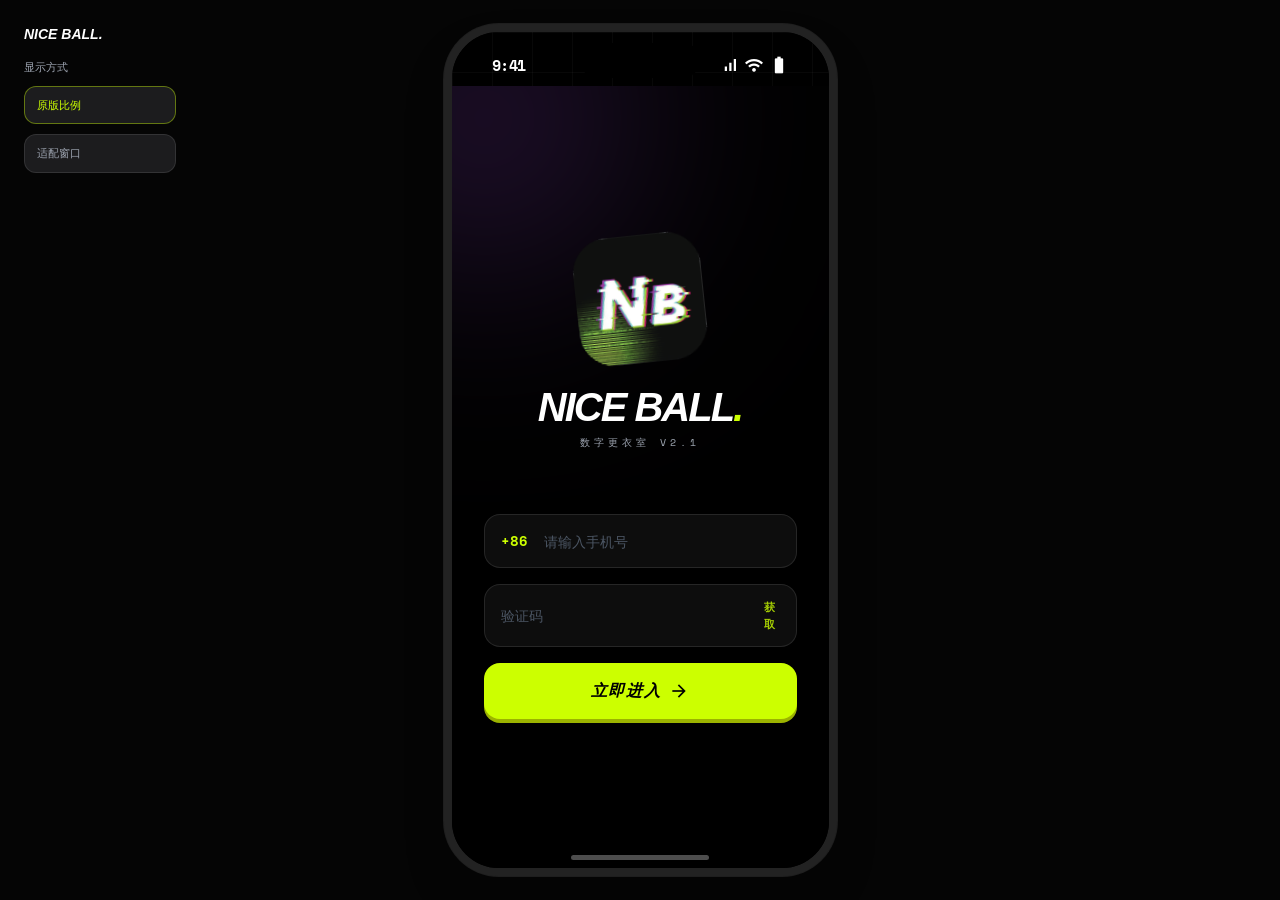
==== index.html @ 909d4f36 "Publish original NICE BALL design with working demo flows and web fitting" ====
<!doctype html>
<html lang="zh-CN"><head>
    <meta charset="utf-8">
    <meta content="width=device-width, initial-scale=1.0, viewport-fit=cover" name="viewport">
    <title>NICE BALL | 数字更衣室</title>
<meta name="theme-color" content="#000000">
<meta name="description" content="NICE BALL 数字更衣室：球衣设计、灵感社区和球队协作交互演示。">
<link rel="icon" href="image_ebce1a.jpg" type="image/png">
    <script src="assets/tailwind.js"></script>
    
    
    <script>
        tailwind.config = {
            theme: {
                extend: {
                    colors: {
                        'acid-black': '#000000',
                        'acid-gray': '#1C1C1E',
                        'acid-lime': '#CCFF00',
                        'acid-purple': '#9D4EDD',
                    },
                    fontFamily: {
                        'sans': ['Noto Sans SC', '-apple-system', 'sans-serif'],
                        'mono': ['Space Mono', 'monospace'],
                    },
                    boxShadow: {
                        'neon': '0 0 12px rgba(204, 255, 0, 0.4)',
                        'float': '0 -10px 40px rgba(0, 0, 0, 0.8)',
                    },
                    animation: {
                        'slide-up': 'slideUp 0.4s cubic-bezier(0.16, 1, 0.3, 1) forwards',
                        'fade-in': 'fadeIn 0.3s ease-out forwards',
                    },
                    keyframes: {
                        slideUp: {
                            '0%': { transform: 'translateY(100%)' },
                            '100%': { transform: 'translateY(0)' },
                        },
                        fadeIn: {
                            '0%': { opacity: '0' },
                            '100%': { opacity: '1' },
                        }
                    }
                }
            }
        }
    </script>
    <style>
        body {
            background-color: #050505;
            display: flex;
            justify-content: center;
            align-items: center;
            min-height: 100vh;
            margin: 0;
            overflow: hidden;
            font-family: -apple-system, BlinkMacSystemFont, "Segoe UI", Roboto, Helvetica, Arial, sans-serif;
        }

        /* Hide Scrollbar */
        .no-scrollbar::-webkit-scrollbar { display: none; }
        .no-scrollbar { -ms-overflow-style: none; scrollbar-width: none; }

        /* Glass Navigation */
        .glass-nav {
            background: rgba(20, 20, 20, 0.92);
            backdrop-filter: blur(30px);
            -webkit-backdrop-filter: blur(30px);
            border-top: 0.5px solid rgba(255, 255, 255, 0.1);
        }

        /* Dynamic Island */
        .dynamic-island {
            position: absolute;
            top: 11px;
            left: 50%;
            transform: translateX(-50%);
            width: 120px;
            height: 35px;
            background: black;
            border-radius: 20px;
            z-index: 100;
            pointer-events: none;
        }

        /* Rhombus Button */
        .rhombus-btn {
            width: 54px;
            height: 54px;
            background-color: #CCFF00;
            border-radius: 16px;
            transform: rotate(45deg);
            display: flex;
            align-items: center;
            justify-content: center;
            box-shadow: 0 4px 20px rgba(204, 255, 0, 0.3);
            border: 3px solid #000;
            transition: all 0.2s cubic-bezier(0.34, 1.56, 0.64, 1);
            cursor: pointer;
        }
        .rhombus-btn:active {
            transform: rotate(45deg) scale(0.9);
        }
        .rhombus-icon {
            transform: rotate(-45deg);
            color: #000;
            font-size: 32px;
        }

        /* Masonry Grid */
        .masonry-grid {
            column-count: 2;
            column-gap: 12px;
        }
        .masonry-item {
            break-inside: avoid;
            page-break-inside: avoid;
            margin-bottom: 12px;
            transform: translateZ(0);
        }

        /* Content Padding for Bottom Nav */
        .scroll-content {
            padding-bottom: 120px;
        }

        .bg-grid-pattern {
            background-image: 
                linear-gradient(rgba(255, 255, 255, 0.03) 1px, transparent 1px),
                linear-gradient(90deg, rgba(255, 255, 255, 0.03) 1px, transparent 1px);
            background-size: 40px 40px;
        }

        /* Download Source Button (Utility) */
        .download-source-btn {
            position: fixed;
            bottom: 30px;
            right: 30px;
            background: #CCFF00;
            color: black;
            padding: 12px 24px;
            border-radius: 999px;
            font-weight: 700;
            font-family: 'Space Mono', monospace;
            cursor: pointer;
            box-shadow: 0 0 30px rgba(204, 255, 0, 0.3);
            transition: all 0.2s ease;
            z-index: 9999;
            display: flex;
            align-items: center;
            gap: 8px;
            border: 2px solid white;
        }
        .download-source-btn:hover {
            transform: scale(1.05);
            box-shadow: 0 0 40px rgba(204, 255, 0, 0.5);
        }
        .download-source-btn:active {
            transform: scale(0.95);
        }
        
        @media (max-width: 640px) {
            .download-source-btn {
                display: none; /* Hide on actual mobile devices if viewed directly, kept for desktop preview */
            }
        }
    </style>
<style id="dyn-img-link-styles-di-script">
      .dyn-img-link-wrapper-di-script {
        anchor-scope: all;
        display: contents;
        position: relative;
        z-index: 1;
      }

      .dyn-img-link-wrapper-di-script img {
        anchor-name: --photo;
        display: block;
        max-width: 100%;
      }

      .dyn-img-link-di-script {
        z-index: 999999;
        background-color: rgba(0, 0, 0, 0.5);
        border-radius: 9999px;
        box-shadow: 0 1px 2px rgba(0,0,0,0.2);
        color: white;
        height: clamp(13px, calc(max(anchor-size(width), anchor-size(height)) * 0.3), 21px);
        width: clamp(13px, calc(max(anchor-size(width), anchor-size(height)) * 0.3), 21px);
        padding: 4px;
        position: absolute;

        bottom: anchor(bottom);
        left: anchor(left);
        margin-left: 10px;
        margin-bottom: 10px;

        transition: background-color 0.2s ease-in-out;
      }

      .dyn-img-link-di-script:hover {
        background-color: rgba(0, 0, 0, 0.8);
      }

      .dyn-img-link-di-script span {
        font-size: 14px;
        vertical-align: top;
      }

      .dyn-img-attribution-button-di-script {
        z-index: 999999;
        background-color: rgba(0, 0, 0, 0.5);
        border-radius: 9999px;
        box-shadow: 0 1px 2px rgba(0,0,0,0.2);
        color: white;
        width: clamp(13px, calc(max(anchor-size(width), anchor-size(height)) * 0.3), 21px);
        height: clamp(13px, calc(max(anchor-size(width), anchor-size(height)) * 0.3), 21px);
        padding: 4px;

        position: absolute;
        position-anchor: --photo;
        top: anchor(top);
        right: anchor(right);
        margin-top: 10px;
        margin-right: 10px;

        transition: background-color 0.2s ease-in-out;
        display: flex;
        align-items: center;
        justify-content: center;
      }

      .dyn-img-attribution-button-di-script:hover {
        background-color: rgba(0, 0, 0, 0.8);
      }

      .dyn-img-attribution-button-di-script span {
        font-size: 14px;
        vertical-align: top;
      }

      .dyn-img-inline-attribution-di-script {
        z-index: 999999;
        font-size: 12px;
        padding: 4px;
        display: none;

        position: absolute;
        position-anchor: --photo;
        bottom: anchor(bottom);
        right: anchor(right);
        margin-bottom: 8px;
        margin-right: 8px;

        max-width: 200px;
        overflow: hidden;
        text-overflow: ellipsis;
        text-align: right;

        white-space: nowrap;
        background-color: rgba(0, 0, 0, 0.8);
        border-radius: 9999px;
        box-shadow: 0 1px 2px rgba(0,0,0,0.2);
        color: white;
      }
    </style><link rel="stylesheet" href="assets/fonts.css"><link rel="stylesheet" href="features.css"></head>
<body>

    <!-- Download Trigger for Deployment -->
    <button class="download-source-btn" onclick="downloadSourceFile()" style="display: none;">
        <span class="material-symbols-outlined">download</span>
        下载 HTML 源码
    </button>

    <!-- iPhone 14 Pro Frame -->
    <div id="phone-frame" class="relative w-[393px] h-[852px] bg-acid-black rounded-[55px] border-[8px] border-[#222] overflow-hidden flex flex-col shadow-2xl ring-1 ring-white/10">
        <!-- Dynamic Island -->
        <div class="dynamic-island"></div>
        
        <!-- Status Bar -->
        <div class="h-[54px] w-full flex justify-between items-center px-8 pt-3 text-white text-[15px] font-semibold z-50 absolute top-0 pointer-events-none mix-blend-difference">
            <span class="font-mono tracking-tight ml-2">9:41</span>
            <div class="flex gap-1.5 items-center mr-2">
                <span class="material-symbols-outlined text-[18px]">signal_cellular_alt</span>
                <span class="material-symbols-outlined text-[18px]">wifi</span>
                <span class="material-symbols-outlined text-[20px]">battery_full</span>
            </div>
        </div>

        <!-- App Viewport -->
        <main class="flex-1 overflow-y-auto no-scrollbar relative bg-acid-black bg-grid-pattern z-0 pt-[54px]" id="app-view" style="opacity: 1;">
                <div class="h-full flex flex-col justify-center px-8 relative overflow-hidden bg-acid-black animate-fade-in">
                    <div class="absolute -top-32 -left-32 w-80 h-80 bg-acid-purple rounded-full mix-blend-screen filter blur-[100px] opacity-20 animate-pulse"></div>
                    <div class="relative z-10 flex flex-col items-center mb-16">
                        <div class="w-32 h-32 mb-6 relative"><div class="w-full h-full flex items-center justify-center border-4 border-white transform rotate-45 rounded-[20px] shadow-neon"><span class="material-symbols-outlined text-5xl text-acid-lime transform -rotate-45">sports_basketball</span></div></div>
                        <h1 class="text-[40px] font-black italic tracking-tighter text-white mb-2 leading-none">NICE BALL<span class="text-acid-lime">.</span></h1>
                        <p class="text-[10px] font-mono text-gray-400 tracking-[0.4em] uppercase">数字更衣室 V2.1</p>
                    </div>
                    <div class="space-y-4 z-10 w-full">
                        <div class="bg-white/5 border border-white/10 rounded-2xl px-4 py-3.5 flex items-center gap-4 focus-within:border-acid-lime transition-colors">
                            <span class="font-mono font-bold text-acid-lime text-sm">+86</span>
                            <input type="tel" id="login-phone" placeholder="请输入手机号" class="bg-transparent border-none outline-none text-white w-full placeholder-gray-600 font-mono text-sm h-6">
                        </div>
                        <div class="bg-white/5 border border-white/10 rounded-2xl px-4 py-3.5 flex items-center justify-between focus-within:border-acid-lime transition-colors">
                            <input type="text" id="login-code" placeholder="验证码" class="bg-transparent border-none outline-none text-white w-full placeholder-gray-600 font-mono text-sm h-6">
                            <button class="text-[11px] font-bold text-acid-lime opacity-80 hover:opacity-100">获取</button>
                        </div>
                        <button onclick="router.navigate('home')" class="w-full bg-acid-lime text-black font-black italic py-4 mt-6 rounded-2xl shadow-[0_4px_0_#9cb300] active:translate-y-1 active:shadow-none transition-all uppercase tracking-widest text-[16px] flex justify-center items-center gap-2 group">
                            <span>立即进入</span>
                            <span class="material-symbols-outlined text-[20px] group-hover:translate-x-1 transition-transform">arrow_forward</span>
                        </button>
                    </div>
                </div>
            </main>

        <!-- Bottom Navigation Bar -->
        <nav class="absolute bottom-0 left-0 right-0 h-[92px] glass-nav flex justify-between items-start pt-3 px-6 z-40 transition-transform duration-300 ease-in-out transform translate-y-0" id="bottom-nav" style="transform: translateY(100%);">
            <!-- Left Tabs -->
            <button class="nav-btn w-14 flex flex-col items-center gap-0.5 text-gray-500 transition-colors active:scale-95 group" data-target="home" onclick="router.navigate('home')">
                <span class="material-symbols-outlined text-[26px] group-hover:text-white transition-colors">grid_view</span>
                <span class="text-[10px] font-medium group-hover:text-white">首页</span>
            </button>
            <button class="nav-btn w-14 flex flex-col items-center gap-0.5 text-gray-500 transition-colors active:scale-95 group" data-target="collab" onclick="router.navigate('collab')">
                <span class="material-symbols-outlined text-[26px] group-hover:text-white transition-colors">groups</span>
                <span class="text-[10px] font-medium group-hover:text-white">协作</span>
            </button>
            
            <!-- Center Floating Button -->
            <div class="relative -top-10 w-14 h-14 flex items-center justify-center pointer-events-none">
                <button class="rhombus-btn pointer-events-auto" onclick="router.navigate('creationMenu')">
                    <span class="material-symbols-outlined rhombus-icon">add</span>
                </button>
            </div>
            
            <!-- Right Tabs -->
            <button class="nav-btn w-14 flex flex-col items-center gap-0.5 text-gray-500 transition-colors active:scale-95 group" data-target="messages" onclick="router.navigate('messages')">
                <span class="material-symbols-outlined text-[26px] group-hover:text-white transition-colors">forum</span>
                <span class="text-[10px] font-medium group-hover:text-white">消息</span>
            </button>
            <button class="nav-btn w-14 flex flex-col items-center gap-0.5 text-gray-500 transition-colors active:scale-95 group" data-target="profile" onclick="router.navigate('profile')">
                <span class="material-symbols-outlined text-[26px] group-hover:text-white transition-colors">fingerprint</span>
                <span class="text-[10px] font-medium group-hover:text-white">我的</span>
            </button>
        </nav>

        <!-- Toast Layer -->
        <div class="absolute top-[60px] left-0 right-0 flex justify-center pointer-events-none z-[100]" id="toast-container"></div>
        
        <!-- Safe Area Indicator -->
        <div class="absolute bottom-2 left-1/2 -translate-x-1/2 w-[138px] h-[5px] bg-white/30 rounded-full z-[100] pointer-events-none"></div>
    </div>

    <script>
        // --- Data & State ---
        const state = {
            currentHomeTab: 'recommend', 
            user: { name: '设计师_X', id: 'NICE-888' },
            recommendPosts: [
                { id: 1, title: '复古球衣穿搭', subtitle: 'RETRO FIT', type: 'img', likes: 328, 
                  img: 'assets/1765264647584.jpg' },
                { id: 2, title: '2025 趋势', subtitle: 'TRENDS', type: 'text', likes: '1.2k', bg: 'bg-acid-lime', text: 'FUTURE\nTRENDS' },
                { id: 3, title: '赛博球场', subtitle: 'CYBER COURT', type: 'img', likes: 899, 
                  img: 'assets/1765264645664.jpg' },
                { id: 4, title: '战术板 UI', subtitle: 'TACTICAL', type: 'img', likes: 500, 
                  img: 'assets/1765264656469.jpg' }
            ],
            inspirationPosts: [
                { id: 101, title: '手绘草稿 #01', subtitle: 'SKETCH', likes: 55, img: 'assets/1765264651401.jpg' },
                { id: 102, title: '矢量版型库', subtitle: 'VECTOR', likes: 200, img: 'assets/1765264641079.jpg' },
                { id: 103, title: '网眼纹理', subtitle: 'TEXTURE', likes: 89, img: 'assets/1765264653321.jpg' },
                { id: 104, title: '大师设计手稿', subtitle: 'ARCHIVE', likes: 999, img: 'assets/1765264654621.jpg' },
            ],
            templates: [
                { id: 't1', name: '经典 V 领', tags: ['复古', '篮球'], img: 'assets/1765264660095.jpg' },
                { id: 't2', name: '圆领紧身', tags: ['现代', '训练'], img: 'assets/1765264658736.jpg' },
                { id: 't3', name: '连帽投篮服', tags: ['热身', '休闲'], img: 'assets/1765264661634.jpg' },
            ]
        };

        // --- Router Engine ---
        const router = {
            navigate: (viewName, params = {}) => {
                const appView = document.getElementById('app-view');
                const bottomNav = document.getElementById('bottom-nav');
                
                if (viewName === 'home') {
                    if(params.tab) state.currentHomeTab = params.tab;
                    else if(!state.currentHomeTab) state.currentHomeTab = 'recommend';
                }

                const hideNavViews = ['login', 'creationMenu', 'aiDesign', 'templateList', 'templateDetail', 'detail'];
                
                // Nav visibility logic
                if (hideNavViews.includes(viewName)) {
                    bottomNav.style.transform = 'translateY(100%)';
                } else {
                    bottomNav.style.transform = 'translateY(0)';
                    updateActiveNav(viewName);
                }

                appView.style.opacity = '0';
                router.pending = setTimeout(() => {
                    appView.innerHTML = views[viewName](params);
                    nbAfterRender(viewName, params);
                    appView.scrollTop = 0;
                    appView.style.opacity = '1';
                    
                    if(appView.firstElementChild) {
                        appView.firstElementChild.classList.add('animate-fade-in');
                    }
                }, 150);
            }
        };

        const updateActiveNav = (viewName) => {
            document.querySelectorAll('.nav-btn').forEach(btn => {
                const target = btn.dataset.target;
                const icon = btn.querySelector('.material-symbols-outlined');
                
                if (target === viewName) {
                    btn.classList.remove('text-gray-500');
                    btn.classList.add('text-acid-lime');
                    icon.classList.add('fill-current'); 
                } else {
                    btn.classList.add('text-gray-500');
                    btn.classList.remove('text-acid-lime');
                    icon.classList.remove('fill-current');
                }
            });
        };

        const showToast = (msg, type='success') => {
            const c = document.getElementById('toast-container');
            const t = document.createElement('div');
            t.className = `px-6 py-3 bg-[#1C1C1E]/95 backdrop-blur-xl border border-white/10 rounded-full shadow-2xl flex items-center gap-3 animate-slide-up`;
            t.innerHTML = `
                <span class="material-symbols-outlined text-[20px] ${type === 'success' ? 'text-acid-lime' : 'text-red-500'}">${type === 'success' ? 'check_circle' : 'error'}</span>
                <span class="text-[13px] font-bold text-white tracking-wide">${msg}</span>
            `;
            c.appendChild(t);
            setTimeout(() => {
                t.style.opacity = '0';
                t.style.transform = 'translateY(-20px)';
                setTimeout(() => t.remove(), 300);
            }, 2000);
        };

        // --- File Download Logic ---
        function downloadSourceFile() {
            // Get the entire HTML content of the current document
            // We need to remove the download button itself from the exported code to make it clean
            const btn = document.querySelector('.download-source-btn');
            const originalDisplay = btn.style.display;
            btn.style.display = 'none';
            
            const htmlContent = document.documentElement.outerHTML;
            
            // Restore button
            btn.style.display = originalDisplay;

            const blob = new Blob([htmlContent], { type: 'text/html' });
            const url = URL.createObjectURL(blob);
            const a = document.createElement('a');
            a.href = url;
            a.download = 'nice-ball-app.html';
            document.body.appendChild(a);
            a.click();
            document.body.removeChild(a);
            URL.revokeObjectURL(url);
        }

        // --- Views ---
        const views = {
            login: () => `
                <div class="h-full flex flex-col justify-center px-8 relative overflow-hidden bg-acid-black">
                    <div class="absolute -top-32 -left-32 w-80 h-80 bg-acid-purple rounded-full mix-blend-screen filter blur-[100px] opacity-20 animate-pulse"></div>
                    <div class="relative z-10 flex flex-col items-center mb-16">
                        <div class="w-32 h-32 mb-6 relative">
                            <!-- Logo Image Replacement -->
                            <img src="image_ebce1a.jpg" class="w-full h-full object-contain drop-shadow-lg transform -rotate-6" alt="NICE BALL Logo" onerror="this.parentElement.innerHTML='<div class=\\'w-full h-full flex items-center justify-center border-4 border-white transform rotate-45 rounded-[20px] shadow-neon\\'><span class=\\'material-symbols-outlined text-5xl text-acid-lime transform -rotate-45\\'>sports_basketball</span></div>'">
                        </div>
                        <h1 class="text-[40px] font-black italic tracking-tighter text-white mb-2 leading-none">NICE BALL<span class="text-acid-lime">.</span></h1>
                        <p class="text-[10px] font-mono text-gray-400 tracking-[0.4em] uppercase">数字更衣室 V2.1</p>
                    </div>
                    <div class="space-y-4 z-10 w-full">
                        <div class="bg-white/5 border border-white/10 rounded-2xl px-4 py-3.5 flex items-center gap-4 focus-within:border-acid-lime transition-colors">
                            <span class="font-mono font-bold text-acid-lime text-sm">+86</span>
                            <input type="tel" id="login-phone" placeholder="请输入手机号" class="bg-transparent border-none outline-none text-white w-full placeholder-gray-600 font-mono text-sm h-6">
                        </div>
                        <div class="bg-white/5 border border-white/10 rounded-2xl px-4 py-3.5 flex items-center justify-between focus-within:border-acid-lime transition-colors">
                            <input type="text" id="login-code" placeholder="验证码" class="bg-transparent border-none outline-none text-white w-full placeholder-gray-600 font-mono text-sm h-6">
                            <button class="text-[11px] font-bold text-acid-lime opacity-80 hover:opacity-100">获取</button>
                        </div>
                        <button onclick="router.navigate('home')" class="w-full bg-acid-lime text-black font-black italic py-4 mt-6 rounded-2xl shadow-[0_4px_0_#9cb300] active:translate-y-1 active:shadow-none transition-all uppercase tracking-widest text-[16px] flex justify-center items-center gap-2 group">
                            <span>立即进入</span>
                            <span class="material-symbols-outlined text-[20px] group-hover:translate-x-1 transition-transform">arrow_forward</span>
                        </button>
                    </div>
                </div>
            `,

            home: () => `
                <div class="h-full flex flex-col">
                    <div class="px-5 pt-2 pb-3 sticky top-0 z-30 bg-acid-black/95 backdrop-blur-md border-b border-white/5">
                         <div class="flex items-center justify-between mb-4">
                             <div class="flex items-center gap-2">
                                <span class="font-black italic text-[22px] text-white tracking-tight">NICE</span>
                                <span class="text-[9px] font-mono text-acid-lime border border-acid-lime px-1.5 rounded-sm">BETA</span>
                            </div>
                            <div class="w-8 h-8 rounded-full bg-white/10 flex items-center justify-center border border-white/10">
                                <span class="material-symbols-outlined text-white text-[18px]">person</span>
                            </div>
                        </div>
                        <div class="relative w-full">
                            <span class="material-symbols-outlined absolute left-3 top-1/2 -translate-y-1/2 text-gray-500 text-[18px]">search</span>
                            <input type="text" placeholder="搜索球衣、灵感..." class="w-full bg-[#1C1C1E] border border-white/10 rounded-xl py-2 pl-9 pr-4 text-white text-xs outline-none focus:border-acid-lime/50 transition-colors placeholder-gray-600">
                        </div>
                    </div>

                    <div class="flex-1 overflow-y-auto mt-2 scroll-content relative no-scrollbar pb-32">
                        <div class="flex gap-3 overflow-x-auto px-4 pb-4 no-scrollbar sticky top-0 z-20 bg-acid-black/50 backdrop-blur-sm pt-2">
                             <button onclick="router.navigate('home', {tab:'recommend'})" 
                                class="whitespace-nowrap px-5 py-1.5 rounded-full text-[12px] font-bold border transition-all ${state.currentHomeTab === 'recommend' ? 'bg-acid-lime text-black border-acid-lime shadow-[0_0_10px_rgba(204,255,0,0.3)]' : 'bg-[#1C1C1E] text-gray-400 border-white/10'}">
                                推荐
                             </button>
                             <button onclick="router.navigate('home', {tab:'inspiration'})" 
                                class="whitespace-nowrap px-5 py-1.5 rounded-full text-[12px] font-bold border transition-all ${state.currentHomeTab === 'inspiration' ? 'bg-acid-lime text-black border-acid-lime shadow-[0_0_10px_rgba(204,255,0,0.3)]' : 'bg-[#1C1C1E] text-gray-400 border-white/10'}">
                                灵感
                             </button>
                             <div class="w-[1px] h-6 bg-white/10 self-center mx-1"></div>
                             <button class="whitespace-nowrap px-4 py-1.5 bg-[#1C1C1E] text-white text-[12px] font-bold rounded-full border border-white/10">热门</button>
                             <button class="whitespace-nowrap px-4 py-1.5 bg-[#1C1C1E] text-white text-[12px] font-bold rounded-full border border-white/10">球鞋</button>
                             <button class="whitespace-nowrap px-4 py-1.5 bg-[#1C1C1E] text-white text-[12px] font-bold rounded-full border border-white/10">穿搭</button>
                        </div>

                        <div class="px-4">
                            ${state.currentHomeTab === 'recommend' ? renderRecommend() : renderInspiration()}
                        </div>
                    </div>
                </div>
            `,

            collab: () => `
                <div class="px-4 pt-4 h-full flex flex-col scroll-content overflow-y-auto no-scrollbar pb-32">
                    <h2 class="text-[32px] font-black italic text-white mb-6 flex items-center gap-2">
                        <span class="material-symbols-outlined text-acid-lime text-[36px]">hub</span>协作中心
                    </h2>
                    <div class="bg-acid-gray border-l-4 border-acid-lime rounded-r-2xl p-5 mb-5 shadow-lg relative overflow-hidden">
                        <div class="flex justify-between items-center mb-4 border-b border-white/5 pb-2">
                            <span class="text-[13px] font-bold text-white font-mono tracking-wide">TEAM ROSTER</span>
                            <span class="text-[10px] bg-acid-lime/20 text-acid-lime px-2 py-0.5 rounded font-bold">4 Online</span>
                        </div>
                        <div class="space-y-3">
                            <div class="flex justify-between items-center text-xs">
                                <div class="flex items-center gap-3">
                                    <div class="w-8 h-8 rounded-full bg-[#333] border border-white/10 flex items-center justify-center font-bold text-white">C</div>
                                    <span class="text-gray-200 font-medium">Captain Jack</span>
                                </div>
                                <span class="font-mono text-gray-500">XL / #23</span>
                            </div>
                            <div class="flex justify-between items-center text-xs">
                                <div class="flex items-center gap-3">
                                    <div class="w-8 h-8 rounded-full bg-[#333] border border-white/10 flex items-center justify-center font-bold text-white">S</div>
                                    <span class="text-gray-200 font-medium">Shooter Li</span>
                                </div>
                                <span class="font-mono text-gray-500">L / #10</span>
                            </div>
                        </div>
                    </div>
                    <div class="grid grid-cols-4 grid-rows-2 gap-3 flex-1 max-h-[280px]">
                        <div class="col-span-1 row-span-1 bg-acid-gray border border-white/5 rounded-2xl flex flex-col items-center justify-center active:scale-95 transition-transform">
                            <span class="material-symbols-outlined text-gray-400 text-2xl mb-1">view_in_ar</span>
                            <span class="text-[10px] text-gray-500 font-medium">AR试穿</span>
                        </div>
                        <div class="col-span-2 row-span-2 bg-gradient-to-br from-acid-gray to-black border border-acid-lime/20 rounded-2xl flex flex-col items-center justify-center relative overflow-hidden">
                            <span class="material-symbols-outlined text-[42px] text-acid-lime mb-2">check_circle</span>
                            <span class="text-sm font-bold text-white">设计确认</span>
                            <span class="text-[9px] font-mono text-acid-lime mt-1 opacity-80">Waiting...</span>
                        </div>
                        <div class="col-span-1 row-span-1 bg-acid-gray border border-white/5 rounded-2xl flex flex-col items-center justify-center active:scale-95 transition-transform">
                            <span class="material-symbols-outlined text-gray-400 text-2xl mb-1">straighten</span>
                            <span class="text-[10px] text-gray-500 font-medium">尺码</span>
                        </div>
                        <div class="col-span-1 row-span-1 bg-acid-gray border border-white/5 rounded-2xl flex flex-col items-center justify-center active:scale-95 transition-transform">
                            <span class="material-symbols-outlined text-gray-400 text-2xl mb-1">inventory_2</span>
                            <span class="text-[10px] text-gray-500 font-medium">包装</span>
                        </div>
                         <div class="col-span-1 row-span-1 bg-acid-purple/10 border border-acid-purple/30 rounded-2xl flex flex-col items-center justify-center active:scale-95 transition-transform" onclick="router.navigate('creationMenu')">
                            <span class="material-symbols-outlined text-acid-purple text-2xl mb-1">smart_toy</span>
                            <span class="text-[10px] text-acid-purple font-bold">AI助手</span>
                        </div>
                    </div>
                </div>
            `,

            creationMenu: () => `
                <div class="h-full flex flex-col bg-acid-black p-6 relative">
                    <div class="absolute top-2 right-4 z-20">
                        <button onclick="router.navigate('home')" class="w-9 h-9 rounded-full bg-[#222] flex items-center justify-center text-white"><span class="material-symbols-outlined text-[20px]">close</span></button>
                    </div>
                    <div class="mt-8 mb-8">
                        <h2 class="text-[36px] font-black italic text-white mb-2 leading-[0.9]">开始<br><span class="text-transparent bg-clip-text bg-gradient-to-r from-acid-lime to-white">创作设计</span></h2>
                        <p class="text-[10px] text-gray-500 font-mono tracking-widest mt-3">CHOOSE YOUR ENGINE //</p>
                    </div>
                    <div class="space-y-4 flex-1">
                        <div onclick="router.navigate('aiDesign')" class="relative h-[190px] bg-acid-gray border border-white/5 rounded-[28px] p-6 flex flex-col justify-between overflow-hidden active:scale-[0.98] transition-all hover:border-acid-purple/50">
                            <div class="absolute top-0 right-0 w-32 h-32 bg-acid-purple/10 blur-[50px] rounded-full"></div>
                            <div class="z-10">
                                <span class="bg-acid-purple/20 text-acid-purple px-2 py-0.5 rounded text-[10px] font-bold font-mono border border-acid-purple/30">INTELLIGENT</span>
                                <h3 class="text-xl font-bold text-white mt-3">AI 智能绘图</h3>
                                <p class="text-[11px] text-gray-400 mt-2 w-3/4 leading-relaxed">输入关键词，让算法为你生成独一无二的概念设计。</p>
                            </div>
                            <div class="flex items-center gap-2 text-acid-purple text-xs font-bold font-mono self-end">
                                立即生成 <span class="material-symbols-outlined text-sm">arrow_forward</span>
                            </div>
                        </div>
                        <div onclick="router.navigate('templateList')" class="relative h-[190px] bg-acid-gray border border-white/5 rounded-[28px] p-6 flex flex-col justify-between overflow-hidden active:scale-[0.98] transition-all hover:border-acid-lime/50">
                            <div class="absolute top-0 right-0 w-32 h-32 bg-acid-lime/10 blur-[50px] rounded-full"></div>
                            <div class="z-10">
                                 <span class="bg-acid-lime/20 text-acid-lime px-2 py-0.5 rounded text-[10px] font-bold font-mono border border-acid-lime/30">CLASSIC</span>
                                <h3 class="text-xl font-bold text-white mt-3">模版定制设计</h3>
                                <p class="text-[11px] text-gray-400 mt-2 w-3/4 leading-relaxed">基于标准版型，自由调整配色、图案与细节。</p>
                            </div>
                             <div class="flex items-center gap-2 text-acid-lime text-xs font-bold font-mono self-end">
                                打开编辑器 <span class="material-symbols-outlined text-sm">arrow_forward</span>
                            </div>
                        </div>
                    </div>
                </div>
            `,

            aiDesign: () => `
                 <div class="h-full flex flex-col bg-acid-black">
                    <div class="h-[50px] flex items-center justify-between px-4 bg-acid-black z-20">
                        <button onclick="router.navigate('creationMenu')" class="text-white flex items-center gap-1"><span class="material-symbols-outlined text-[24px]">chevron_left</span></button>
                        <span class="font-bold text-white flex items-center gap-2 text-[15px]"><span class="material-symbols-outlined text-acid-purple text-sm">neurology</span> AI 实验室</span>
                        <div class="w-8"></div>
                    </div>
                    <div class="flex-1 p-6 flex flex-col justify-center">
                        <div class="relative w-full aspect-square bg-[#111] rounded-[32px] border-2 border-dashed border-white/10 flex items-center justify-center overflow-hidden">
                            <div id="ai-placeholder" class="text-center">
                                <span class="material-symbols-outlined text-5xl text-gray-700 mb-2">auto_awesome</span>
                                <p class="text-[10px] text-gray-600 font-mono tracking-wider">WAITING FOR INPUT...</p>
                            </div>
                            <img id="generated-image" class="absolute inset-0 w-full h-full object-cover hidden" />
                            <div id="ai-loader" class="absolute inset-0 bg-black/90 flex flex-col items-center justify-center hidden z-20">
                                 <div class="w-12 h-12 border-4 border-acid-purple border-t-transparent rounded-full animate-spin mb-4"></div>
                                 <p class="text-[10px] font-mono text-acid-purple animate-pulse">GENERATING...</p>
                            </div>
                        </div>
                    </div>
                    <div class="bg-acid-gray border-t border-white/5 p-6 pb-12 rounded-t-[32px] shadow-2xl">
                        <div class="mb-4">
                            <label class="text-[10px] font-bold text-acid-purple font-mono mb-2 block uppercase">描述指令</label>
                            <div class="bg-black/50 border border-white/10 rounded-xl p-3 focus-within:border-acid-purple transition-colors">
                                <textarea id="prompt-input" class="w-full h-24 bg-transparent text-white text-sm outline-none resize-none placeholder-gray-700 leading-relaxed" placeholder="例如：黑金配色，中国龙纹理，赛博朋克风格..."></textarea>
                            </div>
                        </div>
                        <button onclick="handleAIGenerate()" class="w-full bg-acid-purple text-white font-bold py-4 rounded-xl shadow-[0_4px_15px_rgba(157,78,221,0.3)] active:scale-[0.98] transition-all flex justify-center items-center gap-2">
                            <span class="material-symbols-outlined">bolt</span>
                            <span>生成设计方案</span>
                        </button>
                    </div>
                </div>
            `,

            templateList: () => `
                <div class="h-full flex flex-col bg-acid-black">
                    <div class="h-[50px] flex items-center justify-between px-4 bg-acid-black">
                        <button onclick="router.navigate('creationMenu')" class="text-white"><span class="material-symbols-outlined text-[24px]">chevron_left</span></button>
                        <span class="font-bold text-white text-[16px]">选择模版</span>
                        <button class="text-white"><span class="material-symbols-outlined text-[22px]">filter_list</span></button>
                    </div>
                    <div class="px-4 py-3 border-b border-white/5 flex gap-2 overflow-x-auto no-scrollbar">
                        <button class="px-5 py-1.5 bg-white text-black text-[12px] font-bold rounded-full">全部</button>
                        <button class="px-5 py-1.5 bg-acid-gray text-white text-[12px] font-bold rounded-full border border-white/10">篮球</button>
                        <button class="px-5 py-1.5 bg-acid-gray text-white text-[12px] font-bold rounded-full border border-white/10">足球</button>
                        <button class="px-5 py-1.5 bg-acid-gray text-white text-[12px] font-bold rounded-full border border-white/10">训练</button>
                    </div>
                    <div class="flex-1 overflow-y-auto p-4 masonry-grid">
                        ${state.templates.map(t => `
                            <div onclick="router.navigate('templateDetail', {id: '${t.id}', name: '${t.name}'})" class="masonry-item bg-acid-gray border border-white/5 rounded-2xl p-2 active:scale-[0.98] transition-all">
                                <div class="bg-acid-black aspect-square flex items-center justify-center p-4 relative mb-2 rounded-xl">
                                    <img src="${t.img}" class="w-full h-full object-contain filter invert drop-shadow-lg">
                                </div>
                                <div class="px-2 pb-2">
                                    <h3 class="text-[13px] font-bold text-white">${t.name}</h3>
                                    <div class="flex gap-1 mt-1.5">
                                        ${t.tags.map(tag => `<span class="text-[9px] bg-white/5 text-gray-400 px-1.5 py-0.5 rounded">${tag}</span>`).join('')}
                                    </div>
                                </div>
                            </div>
                        `).join('')}
                    </div>
                </div>
            `,

            templateDetail: (params) => `
                <div class="h-full flex flex-col bg-[#111]">
                    <div class="h-[50px] flex items-center justify-between px-4 border-b border-white/10 bg-[#111] z-20">
                        <button onclick="router.navigate('templateList')" class="text-white"><span class="material-symbols-outlined text-[24px]">chevron_left</span></button>
                        <div class="text-center">
                            <span class="block font-bold text-white text-[14px]">${nbEsc(params.name || '定制设计')}</span>
                            <span class="block text-[9px] text-acid-lime font-mono tracking-wider">EDITOR MODE</span>
                        </div>
                        <button onclick="showToast('设计已保存')" class="text-acid-lime font-bold text-[12px]">保存</button>
                    </div>
                    <div class="flex-1 relative flex items-center justify-center overflow-hidden">
                        <div class="relative w-[280px] h-[280px] transition-all duration-300" id="jersey-canvas">
                             <img src="${state.templates.find(t=>t.id === (params.id || 't1'))?.img}" class="w-full h-full object-contain filter invert z-10 relative drop-shadow-[0_10px_20px_rgba(0,0,0,0.5)]">
                             <div id="jersey-color-layer" class="absolute inset-0 mix-blend-multiply bg-white mask-image-source z-20 opacity-50 pointer-events-none transition-colors duration-300"></div>
                             <div class="absolute top-1/2 left-1/2 -translate-x-1/2 -translate-y-1/2 z-30 pointer-events-none">
                                <span id="canvas-text" class="text-6xl font-black italic text-black opacity-80 font-mono tracking-tighter">23</span>
                             </div>
                        </div>
                        <div class="absolute top-4 right-4 flex flex-col gap-3">
                             <button class="w-9 h-9 bg-black/50 backdrop-blur rounded-full text-white flex items-center justify-center border border-white/10"><span class="material-symbols-outlined text-[18px]">undo</span></button>
                        </div>
                    </div>
                    <div class="bg-acid-gray border-t border-white/10 pb-8 rounded-t-[32px] z-20 shadow-xl">
                        <div class="flex justify-around py-4 border-b border-white/5">
                            <button class="flex flex-col items-center gap-1 text-acid-lime">
                                <span class="material-symbols-outlined text-[22px]">palette</span>
                                <span class="text-[10px] font-medium">配色</span>
                            </button>
                            <button class="flex flex-col items-center gap-1 text-gray-500">
                                <span class="material-symbols-outlined text-[22px]">title</span>
                                <span class="text-[10px] font-medium">印号</span>
                            </button>
                            <button class="flex flex-col items-center gap-1 text-gray-500">
                                <span class="material-symbols-outlined text-[22px]">texture</span>
                                <span class="text-[10px] font-medium">纹理</span>
                            </button>
                        </div>
                        <div class="p-5 overflow-x-auto no-scrollbar">
                             <div class="flex gap-4 px-2">
                                <button onclick="setJerseyColor('#FFFFFF')" class="w-12 h-12 rounded-full bg-white border-2 border-transparent focus:border-acid-lime shrink-0 shadow-lg"></button>
                                <button onclick="setJerseyColor('#000000')" class="w-12 h-12 rounded-full bg-black border border-gray-600 focus:border-acid-lime shrink-0 shadow-lg"></button>
                                <button onclick="setJerseyColor('#CCFF00')" class="w-12 h-12 rounded-full bg-[#CCFF00] border-2 border-transparent focus:border-white shrink-0 shadow-lg"></button>
                                <button onclick="setJerseyColor('#EF4444')" class="w-12 h-12 rounded-full bg-red-500 border-2 border-transparent focus:border-acid-lime shrink-0 shadow-lg"></button>
                                <button onclick="setJerseyColor('#3B82F6')" class="w-12 h-12 rounded-full bg-blue-500 border-2 border-transparent focus:border-acid-lime shrink-0 shadow-lg"></button>
                                <button onclick="setJerseyColor('#9333EA')" class="w-12 h-12 rounded-full bg-purple-600 border-2 border-transparent focus:border-acid-lime shrink-0 shadow-lg"></button>
                             </div>
                        </div>
                    </div>
                </div>
            `,

            detail: () => `
                <div class="h-full bg-acid-black overflow-y-auto pb-24 relative">
                    <div class="absolute top-0 left-0 right-0 p-4 flex justify-between items-center z-20 pointer-events-none pt-2">
                        <button onclick="router.navigate('home')" class="pointer-events-auto w-10 h-10 rounded-full bg-black/40 backdrop-blur flex items-center justify-center transform hover:scale-95 transition-transform border border-white/10"><span class="material-symbols-outlined text-[20px] text-white">arrow_back</span></button>
                        <button class="pointer-events-auto w-10 h-10 rounded-full bg-black/40 backdrop-blur flex items-center justify-center transform hover:scale-95 transition-transform border border-white/10"><span class="material-symbols-outlined text-[20px] text-white">share</span></button>
                    </div>
                    
                    <div class="w-full h-[480px] relative bg-acid-gray">
                        <img id="product-image" src="assets/1765264649466.jpg" class="w-full h-full object-cover">
                        <div class="absolute bottom-6 left-6 bg-acid-lime text-black px-3 py-1 text-[10px] font-bold border border-black transform -rotate-1 shadow-lg rounded-sm">LIMITED EDITION</div>
                    </div>

                    <div class="px-6 -mt-8 relative z-10">
                        <div class="flex justify-between items-start mb-6">
                            <div>
                                <h1 class="text-[32px] font-black italic text-white leading-tight">CHAMPION PRO</h1>
                                <p class="text-[11px] text-gray-400 font-mono mt-1">SERIES #7777 // CUSTOM FIT</p>
                            </div>
                            <div class="text-right">
                                <span class="block text-[24px] font-bold font-mono text-acid-lime">¥299</span>
                            </div>
                        </div>

                        <div class="space-y-6">
                            <div>
                                <label class="text-[10px] font-bold text-gray-500 uppercase mb-3 block">选择配色</label>
                                <div class="flex gap-4">
                                    <button onclick="changeColor('lime')" class="w-12 h-12 rounded-xl bg-black border-[2px] border-acid-lime shadow-neon"></button>
                                    <button onclick="changeColor('white')" class="w-12 h-12 rounded-xl bg-white border border-white/20 opacity-50 hover:opacity-100"></button>
                                    <button onclick="changeColor('purple')" class="w-12 h-12 rounded-xl bg-acid-purple border border-white/20 opacity-50 hover:opacity-100"></button>
                                </div>
                            </div>
                            
                            <div class="bg-acid-gray p-5 rounded-2xl border border-white/5 mb-10">
                                <h3 class="text-[12px] font-bold text-white mb-2">产品详情</h3>
                                <p class="text-[12px] text-gray-400 leading-relaxed font-light">
                                    专为未来赛场设计。采用反应性霓虹滚边和吸湿排汗的赛博面料，带有反光全息细节。支持AR试穿与链上确权。
                                </p>
                            </div>
                        </div>
                    </div>

                    <!-- Fixed Action Bar with High Z-Index -->
                    <div class="absolute bottom-[34px] left-4 right-4 h-[64px] bg-[#1C1C1E]/95 backdrop-blur-md border border-white/10 flex items-center p-2 pl-4 gap-4 rounded-[20px] z-[60] shadow-float">
                        <button class="flex flex-col items-center gap-0.5 text-gray-400 hover:text-white transition-colors">
                            <span class="material-symbols-outlined text-[26px]">favorite</span>
                        </button>
                        <button onclick="showToast('已加入购物车');" class="flex-1 h-full bg-acid-lime rounded-[16px] flex items-center justify-center text-black font-black italic text-[18px] tracking-wide active:scale-[0.98] transition-transform shadow-lg">
                            立即购买
                        </button>
                    </div>
                    <div class="h-32"></div>
                </div>
            `,

            messages: () => `
                <div class="h-full pt-4 px-4 bg-acid-black scroll-content overflow-y-auto no-scrollbar pb-32">
                    <h2 class="text-[28px] font-black italic text-white mb-6 mt-4">MESSAGES</h2>
                    <div class="bg-acid-gray rounded-2xl p-4 mb-6 border border-white/5 flex justify-between shadow-lg">
                         <div class="flex flex-col items-center gap-2 w-1/3 border-r border-white/5">
                            <span class="material-symbols-outlined text-acid-lime text-[22px]">favorite</span>
                            <span class="text-[10px] text-gray-400 font-bold uppercase">Likes</span>
                            <span class="text-white font-mono font-bold">128</span>
                         </div>
                         <div class="flex flex-col items-center gap-2 w-1/3 border-r border-white/5">
                            <span class="material-symbols-outlined text-acid-purple text-[22px]">person_add</span>
                            <span class="text-[10px] text-gray-400 font-bold uppercase">Follows</span>
                            <span class="text-white font-mono font-bold">42</span>
                         </div>
                         <div class="flex flex-col items-center gap-2 w-1/3">
                            <span class="material-symbols-outlined text-blue-400 text-[22px]">alternate_email</span>
                            <span class="text-[10px] text-gray-400 font-bold uppercase">Mentions</span>
                            <span class="text-white font-mono font-bold">12</span>
                         </div>
                    </div>

                    <div class="space-y-3">
                        <div class="flex gap-4 p-4 bg-acid-gray rounded-2xl active:bg-[#222] transition-colors border border-white/5">
                            <div class="w-10 h-10 rounded-full bg-acid-lime/10 flex items-center justify-center text-acid-lime shrink-0 border border-acid-lime/20">
                                <span class="material-symbols-outlined text-[20px]">campaign</span>
                            </div>
                            <div class="flex-1 overflow-hidden">
                                <div class="flex justify-between items-center mb-1">
                                    <h3 class="text-[14px] font-bold text-white">系统通知</h3>
                                    <span class="text-[10px] text-gray-500 font-mono">12:30</span>
                                </div>
                                <p class="text-[12px] text-gray-400 truncate">您的订单 #7777 已通过赛博物流发货。</p>
                            </div>
                        </div>
                         <div class="flex gap-4 p-4 bg-acid-gray rounded-2xl active:bg-[#222] transition-colors border border-white/5">
                            <div class="w-10 h-10 rounded-full bg-acid-purple/10 flex items-center justify-center text-acid-purple shrink-0 border border-acid-purple/20">
                                <span class="material-symbols-outlined text-[20px]">smart_toy</span>
                            </div>
                            <div class="flex-1 overflow-hidden">
                                <div class="flex justify-between items-center mb-1">
                                    <h3 class="text-[14px] font-bold text-white">AI 助手</h3>
                                    <span class="text-[10px] text-gray-500 font-mono">昨天</span>
                                </div>
                                <p class="text-[12px] text-gray-400 truncate">我已经为您生成了3个新的"芝加哥"主题变体。</p>
                            </div>
                        </div>
                    </div>
                </div>
            `,

            profile: () => `
                <div class="h-full overflow-y-auto pb-24 pt-4 px-4 bg-acid-black scroll-content no-scrollbar pb-32">
                     <div class="flex items-center gap-5 mb-8 mt-4">
                        <div class="w-[72px] h-[72px] rounded-full p-0.5 border-2 border-acid-lime relative">
                            <img src="assets/1765264643148.jpg" class="w-full h-full rounded-full object-cover">
                            <div class="absolute bottom-0 right-0 w-5 h-5 bg-acid-lime border-2 border-black rounded-full"></div>
                        </div>
                        <div>
                            <h1 class="text-[24px] font-black italic text-white">${nbEsc(state.user.name)}</h1>
                            <p class="text-[12px] font-mono text-gray-400 mt-0.5">ID: ${state.user.id}</p>
                            <div class="mt-2 flex gap-2">
                                <span class="px-2 py-0.5 bg-white/10 rounded text-[10px] text-white font-bold">LVL. 5</span>
                                <span class="px-2 py-0.5 bg-acid-lime text-black rounded text-[10px] font-bold">PRO</span>
                            </div>
                        </div>
                    </div>

                     <div class="flex justify-between mb-8 px-2 border-t border-b border-white/10 py-5">
                        <div class="text-center w-1/3 border-r border-white/10">
                            <span class="block text-[22px] font-mono font-bold text-white">12</span>
                            <span class="text-[10px] text-gray-500 font-bold uppercase tracking-wider">心愿单</span>
                        </div>
                        <div class="text-center w-1/3 border-r border-white/10">
                            <span class="block text-[22px] font-mono font-bold text-white">05</span>
                            <span class="text-[10px] text-gray-500 font-bold uppercase tracking-wider">足迹</span>
                        </div>
                        <div class="text-center w-1/3">
                            <span class="block text-[22px] font-mono font-bold text-white">89</span>
                            <span class="text-[10px] text-gray-500 font-bold uppercase tracking-wider">设计库</span>
                        </div>
                    </div>

                     <div class="bg-acid-gray rounded-2xl p-5 mb-4 relative overflow-hidden shadow-lg border border-white/5">
                        <div class="absolute top-0 left-0 w-1 h-full bg-acid-lime"></div>
                        <div class="flex justify-between items-center mb-6">
                            <span class="text-[14px] font-bold text-white">我的订单</span>
                            <span class="text-[11px] text-gray-500 font-mono">全部 ></span>
                        </div>
                        <div class="flex justify-between px-2">
                            <div class="flex flex-col items-center gap-2 text-gray-400 hover:text-white transition-colors">
                                <span class="material-symbols-outlined text-[24px]">account_balance_wallet</span>
                                <span class="text-[10px] font-bold">待付款</span>
                            </div>
                            <div class="flex flex-col items-center gap-2 text-gray-400 hover:text-white transition-colors">
                                <span class="material-symbols-outlined text-[24px]">package_2</span>
                                <span class="text-[10px] font-bold">待发货</span>
                            </div>
                            <div class="flex flex-col items-center gap-2 text-gray-400 hover:text-white transition-colors">
                                <span class="material-symbols-outlined text-[24px]">local_shipping</span>
                                <span class="text-[10px] font-bold">待收货</span>
                            </div>
                            <div class="flex flex-col items-center gap-2 text-gray-400 hover:text-white transition-colors">
                                <span class="material-symbols-outlined text-[24px]">rate_review</span>
                                <span class="text-[10px] font-bold">待评价</span>
                            </div>
                        </div>
                     </div>
                </div>
            `
        };

        // --- Helper Components ---
        function renderRecommend() {
            return `
                <div class="masonry-grid">
                    ${state.recommendPosts.map(post => `
                        <div class="masonry-item bg-acid-gray rounded-xl overflow-hidden active:scale-[0.98] transition-transform shadow-lg border border-white/5" onclick="router.navigate('detail')">
                            ${post.type === 'img' 
                                ? `<div class="relative w-full">
                                     <img src="${post.img}" class="w-full h-auto object-cover">
                                     <div class="absolute top-2 right-2 bg-black/60 backdrop-blur px-1.5 py-0.5 rounded text-[8px] text-white font-mono border border-white/20">IMG</div>
                                   </div>`
                                : `<div class="w-full aspect-square ${post.bg} flex items-center justify-center p-4">
                                     <span class="text-3xl font-black italic text-black leading-none text-center transform -rotate-6">${post.text}</span>
                                   </div>`
                            }
                            <div class="p-3">
                                <h3 class="text-[13px] font-bold text-white mb-1 leading-tight">${nbEsc(post.title)}</h3>
                                <div class="flex justify-between items-center mt-2">
                                    <span class="text-[9px] text-gray-500 font-mono tracking-wider">${nbEsc(post.subtitle)}</span>
                                    <div class="flex items-center gap-0.5 text-gray-500">
                                        <span class="material-symbols-outlined text-[12px]">favorite</span>
                                        <span class="text-[10px] font-mono">${post.likes}</span>
                                    </div>
                                </div>
                            </div>
                        </div>
                    `).join('')}
                </div>
            `;
        }

        function renderInspiration() {
            return `
                <div class="masonry-grid">
                    <div class="masonry-item bg-acid-lime rounded-xl p-5 flex flex-col justify-between h-[160px] active:scale-[0.98] transition-transform shadow-[0_4px_15px_rgba(204,255,0,0.2)] group cursor-pointer border-2 border-black">
                        <div class="w-10 h-10 bg-black/10 rounded-full flex items-center justify-center group-hover:bg-black/20 transition-colors">
                            <span class="material-symbols-outlined text-[24px] text-black">add_photo_alternate</span>
                        </div>
                        <div>
                            <span class="text-[10px] font-bold text-black/60 font-mono block mb-1">UPLOAD</span>
                            <span class="text-[16px] font-black text-black leading-tight">发布<br>灵感手稿</span>
                        </div>
                    </div>

                    ${state.inspirationPosts.map(post => `
                        <div class="masonry-item bg-acid-gray rounded-xl overflow-hidden active:scale-[0.98] transition-transform border border-white/5" onclick="router.navigate('detail')">
                            <div class="relative">
                                <img src="${post.img}" class="w-full h-auto object-cover opacity-90 transition-all duration-500">
                                 <div class="absolute bottom-0 left-0 right-0 bg-gradient-to-t from-black to-transparent p-2 pt-6">
                                    <h3 class="text-[12px] font-bold text-white drop-shadow-md">${nbEsc(post.title)}</h3>
                                 </div>
                            </div>
                            <div class="p-2 flex justify-between items-center bg-acid-gray">
                                <span class="text-[9px] text-gray-500 font-mono bg-white/5 px-1.5 py-0.5 rounded">${nbEsc(post.subtitle)}</span>
                                <span class="material-symbols-outlined text-[14px] text-gray-500">bookmark</span>
                            </div>
                        </div>
                    `).join('')}
                </div>
            `;
        }

        // --- Logic ---
        function handleAIGenerate() {
            const input = document.getElementById('prompt-input');
            const loader = document.getElementById('ai-loader');
            const img = document.getElementById('generated-image');
            const placeholder = document.getElementById('ai-placeholder');
            
            if (!input.value) return;

            loader.classList.remove('hidden');
            loader.classList.add('flex');
            
            setTimeout(() => {
                const prompt = encodeURIComponent(input.value + " basketball jersey design vector style");
                img.src = `/gen?prompt=${prompt}&aspect=1:1`;
                img.onload = () => {
                    loader.classList.add('hidden');
                    loader.classList.remove('flex');
                    img.classList.remove('hidden');
                    placeholder.classList.add('hidden');
                    showToast('方案生成完毕');
                }
            }, 1500);
        }

        function setJerseyColor(color) {
            const layer = document.getElementById('jersey-color-layer');
            if (layer) layer.style.backgroundColor = color;
        }

        function changeColor(color) {
            const img = document.getElementById('product-image');
            img.style.filter = 'none';
            if (color === 'white') img.style.filter = 'grayscale(100%) brightness(120%)';
            else if (color === 'purple') img.style.filter = 'hue-rotate(240deg) saturate(150%)';
        }

        function downloadSourceFile() {
            const btn = document.querySelector('.download-source-btn');
            if(btn) btn.style.display = 'none'; // Hide button in source
            const htmlContent = document.documentElement.outerHTML;
            if(btn) btn.style.display = 'flex'; // Show again

            const blob = new Blob([htmlContent], { type: 'text/html' });
            const url = URL.createObjectURL(blob);
            const a = document.createElement('a');
            a.href = url;
            a.download = 'nice-ball-prototype.html';
            document.body.appendChild(a);
            a.click();
            document.body.removeChild(a);
            URL.revokeObjectURL(url);
        }

        // Init
        document.addEventListener('DOMContentLoaded', () => {
            router.navigate('login');
        });

    </script>


<script src="assets/catalog.js"></script><script src="features.js"></script>
</body></html>
---- assets/fonts.css ----
@font-face {
  font-family: 'Material Symbols Outlined';
  font-style: normal;
  font-weight: 400;
  src: url(font-1.woff2) format('truetype');
}

.material-symbols-outlined {
  font-family: 'Material Symbols Outlined';
  font-weight: normal;
  font-style: normal;
  font-size: 24px;
  line-height: 1;
  letter-spacing: normal;
  text-transform: none;
  display: inline-block;
  white-space: nowrap;
  word-wrap: normal;
  direction: ltr;
}

@font-face {
  font-family: 'Space Mono';
  font-style: normal;
  font-weight: 400;
  font-display: swap;
  src: url(font-2.woff2) format('truetype');
}
@font-face {
  font-family: 'Space Mono';
  font-style: normal;
  font-weight: 700;
  font-display: swap;
  src: url(font-3.woff2) format('truetype');
}
---- features.css ----
/* Only new functional sheets/controls and viewport fitting; original visual rules stay in index.html. */
.nb-overlay {
  position: absolute;
  inset: 0;
  z-index: 110;
  background: rgba(0, 0, 0, 0.65);
  backdrop-filter: blur(8px);
  display: flex;
  align-items: flex-end;
}
.nb-sheet {
  width: 100%;
  max-height: 86%;
  overflow: auto;
  background: #1c1c1e;
  color: white;
  border: 1px solid rgba(255, 255, 255, 0.1);
  border-radius: 32px 32px 0 0;
  padding: 24px 20px 40px;
  box-shadow: 0 -10px 40px #0008;
  animation: slideUp 0.4s cubic-bezier(0.16, 1, 0.3, 1) forwards;
}
.nb-sheet-head {
  display: flex;
  align-items: center;
  justify-content: space-between;
  gap: 12px;
  margin-bottom: 20px;
}
.nb-sheet-head h2 {
  font-size: 18px;
  font-weight: 800;
}
.nb-close {
  width: 32px;
  height: 32px;
  border-radius: 50%;
  background: #333;
  display: flex;
  align-items: center;
  justify-content: center;
  flex-shrink: 0;
}
.nb-stack {
  display: grid;
  gap: 14px;
}
.nb-row {
  display: flex;
  align-items: center;
  gap: 12px;
}
.nb-between {
  display: flex;
  align-items: center;
  justify-content: space-between;
  gap: 12px;
}
.nb-grow {
  flex: 1;
  min-width: 0;
}
.nb-input {
  width: 100%;
  min-width: 0;
  background: #111;
  border: 1px solid #ffffff1a;
  border-radius: 12px;
  padding: 12px;
  font-size: 13px;
  color: white;
}
.nb-input:focus {
  outline: 1px solid #ccff00;
}
.nb-label {
  display: grid;
  gap: 6px;
  font-size: 11px;
  color: #9ca3af;
}
.nb-fields {
  display: grid;
  grid-template-columns: 1fr 1fr;
  gap: 12px;
}
.nb-primary,
.nb-secondary {
  display: flex;
  align-items: center;
  justify-content: center;
  gap: 8px;
  width: 100%;
  min-height: 44px;
  padding: 12px;
  border-radius: 12px;
  font-size: 13px;
  font-weight: 750;
}
.nb-primary {
  background: #ccff00;
  color: #000;
  box-shadow: 0 4px 0 #9cb300;
}
.nb-primary:active {
  transform: translateY(2px);
  box-shadow: 0 2px 0 #9cb300;
}
.nb-secondary {
  background: #111;
  border: 1px solid #ffffff1a;
  color: white;
}
.nb-small {
  font-size: 11px;
  color: #9ca3af;
  line-height: 1.7;
}
.nb-error {
  font-size: 12px;
  color: #fb7185;
}
.nb-list-item {
  border-bottom: 1px solid #ffffff0d;
  padding: 14px 0;
  width: 100%;
  text-align: left;
  display: flex;
  align-items: center;
  gap: 12px;
}
.nb-list-item:last-child {
  border-bottom: 0;
}
.nb-thumb {
  width: 54px;
  height: 60px;
  background: black;
  object-fit: contain;
  border-radius: 10px;
}
.nb-empty {
  text-align: center;
  font-size: 12px;
  color: #9ca3af;
  padding: 24px 8px;
  line-height: 1.8;
}
.nb-choice {
  display: flex;
  align-items: center;
  gap: 8px;
  padding: 12px;
  border: 1px solid #ffffff1a;
  border-radius: 12px;
  font-size: 12px;
}
.nb-choice input {
  accent-color: #ccff00;
}
.nb-pill {
  display: inline-flex;
  align-items: center;
  gap: 4px;
  border-radius: 6px;
  background: #ccff001a;
  color: #ccff00;
  padding: 3px 6px;
  font-size: 9px;
}
.nb-link {
  font-size: 12px;
  color: #ccff00;
  padding: 8px 0;
}
.nb-log {
  display: grid;
  gap: 12px;
  max-height: 320px;
  min-height: 120px;
  overflow: auto;
  padding: 8px 0;
}
.nb-bubble {
  max-width: 90%;
  justify-self: start;
  padding: 10px 12px;
  background: #333;
  border-radius: 14px 14px 14px 2px;
  font-size: 12px;
  white-space: pre-wrap;
  overflow-wrap: anywhere;
}
.nb-bubble.me {
  justify-self: end;
  background: #ccff001a;
  color: #ccff00;
  border-radius: 14px 14px 2px 14px;
}
.nb-tab-panel input[type="range"] {
  width: 100%;
  accent-color: #ccff00;
}
.nb-tab-panel {
  min-height: 48px;
}
.nb-mono {
  font-family: "Space Mono", monospace;
}
.nb-order {
  border: 1px solid #ffffff1a;
  border-radius: 16px;
  padding: 14px;
  margin-bottom: 12px;
}
.nb-select-active {
  outline: 2px solid #ccff00;
  outline-offset: 3px;
}
.nb-a11y:focus-visible {
  outline: 2px solid #ccff00;
  outline-offset: 3px;
}
.nb-sheet button:focus-visible {
  outline: 2px solid #ccff00;
  outline-offset: 3px;
}
.nb-key-action {
  cursor: pointer;
}
.nb-upload-preview {
  display: block;
  width: 100%;
  max-height: 240px;
  object-fit: contain;
  background: black;
  border-radius: 16px;
}
.nb-hint {
  padding: 10px;
  border: 1px solid #ffffff14;
  border-radius: 12px;
  font-size: 11px;
  color: #9ca3af;
  line-height: 1.7;
}
@media (max-width: 430px) {
  body {
    min-height: 0;
    height: 100dvh;
  }
  #phone-frame {
    width: 100vw;
    height: 100dvh;
    border-width: 0;
    border-radius: 0;
    box-shadow: none;
  }
}
@media (min-width: 431px) and (max-height: 875px) {
  #phone-frame {
    height: calc(100dvh - 24px);
  }
}
/* Browser controls live outside the original app; its templates and motion stay intact. */
.nb-web-tools{display:none}
@media(min-width:900px){
 .nb-web-tools{display:grid;gap:10px;position:fixed;top:24px;left:24px;width:152px;color:#9ca3af;font-size:11px;z-index:120}
 .nb-web-tools strong{color:white;font-size:14px;font-weight:900;font-style:italic;margin-bottom:4px}
 .nb-web-tools button{padding:10px 12px;border:1px solid #ffffff1a;border-radius:12px;text-align:left;color:#9ca3af;background:#1c1c1e;transition:all .2s}
 .nb-web-tools button[aria-pressed=true]{color:#ccff00;border-color:#ccff0066}
 .nb-web-tools button:focus-visible{outline:2px solid #ccff00;outline-offset:3px}
 body.nb-web-fit #phone-frame{width:min(720px,calc(100vw - 400px));height:calc(100dvh - 48px);max-height:1100px}
}
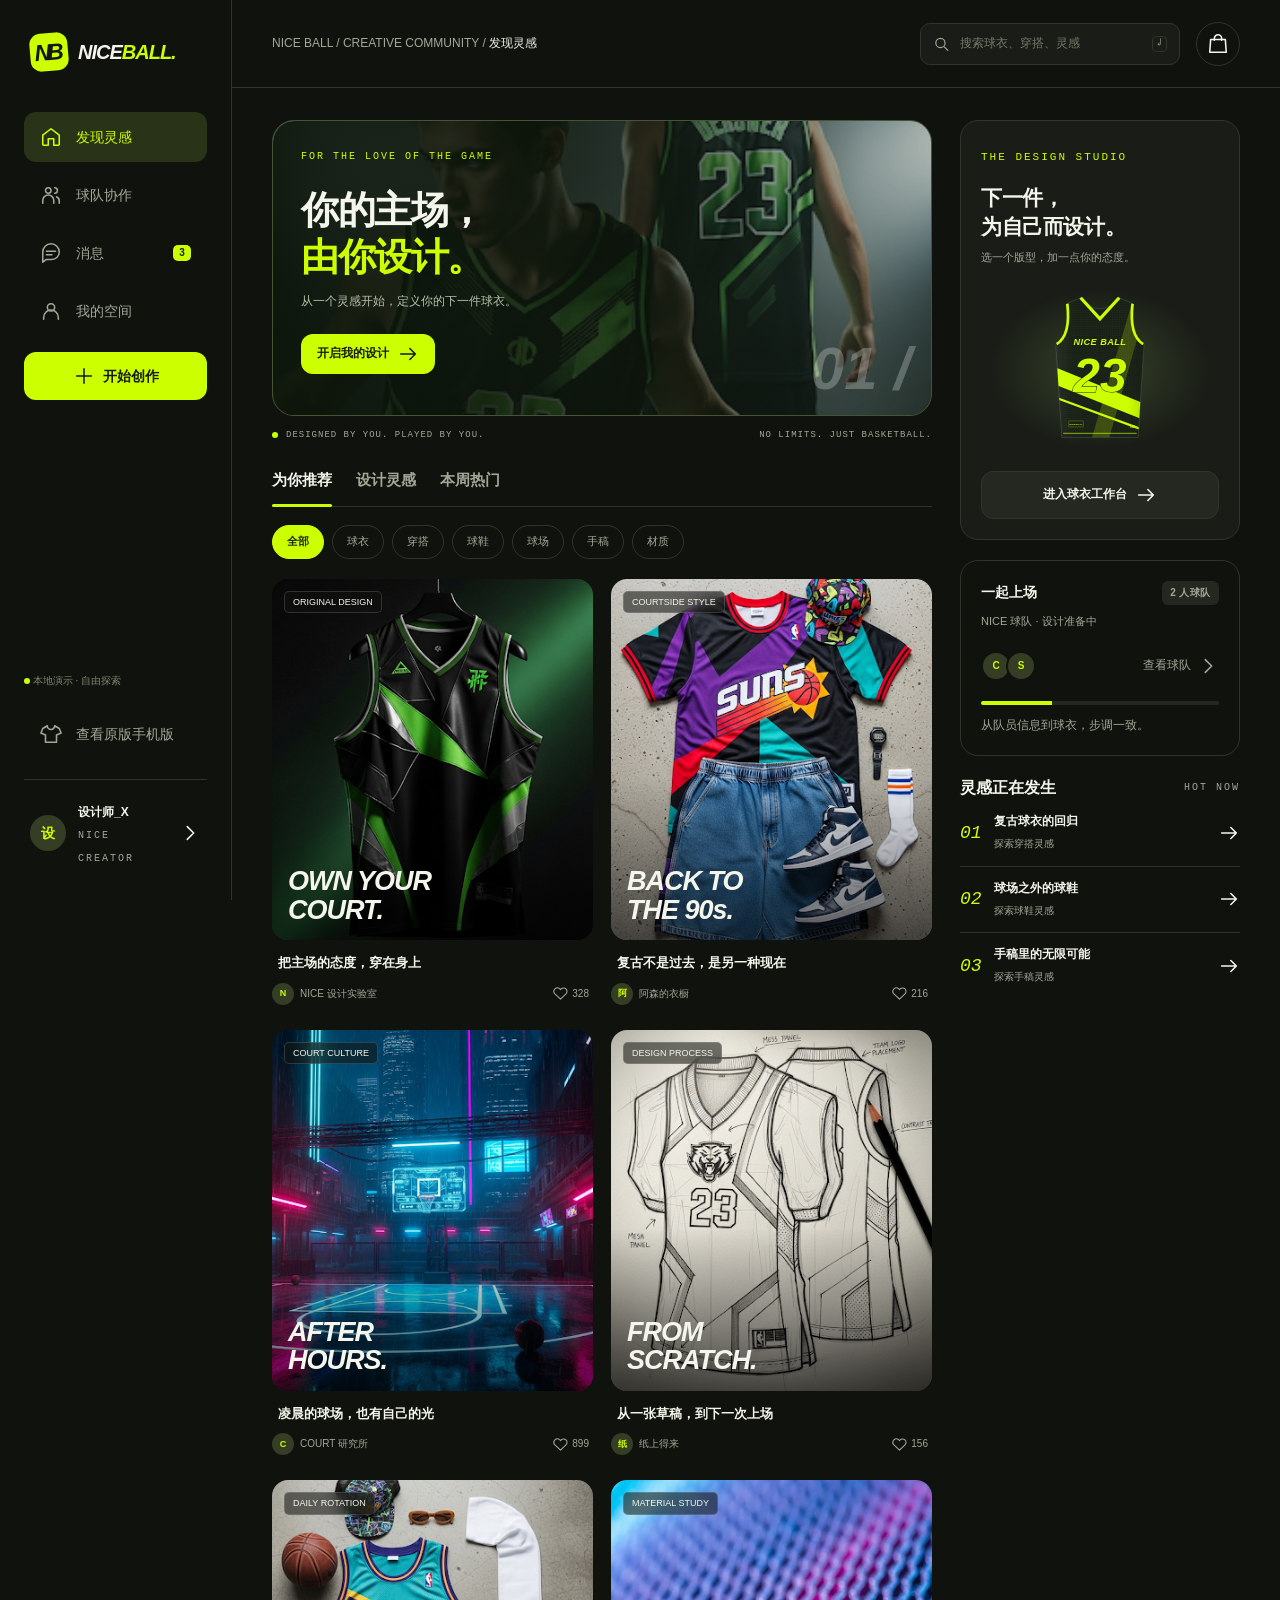
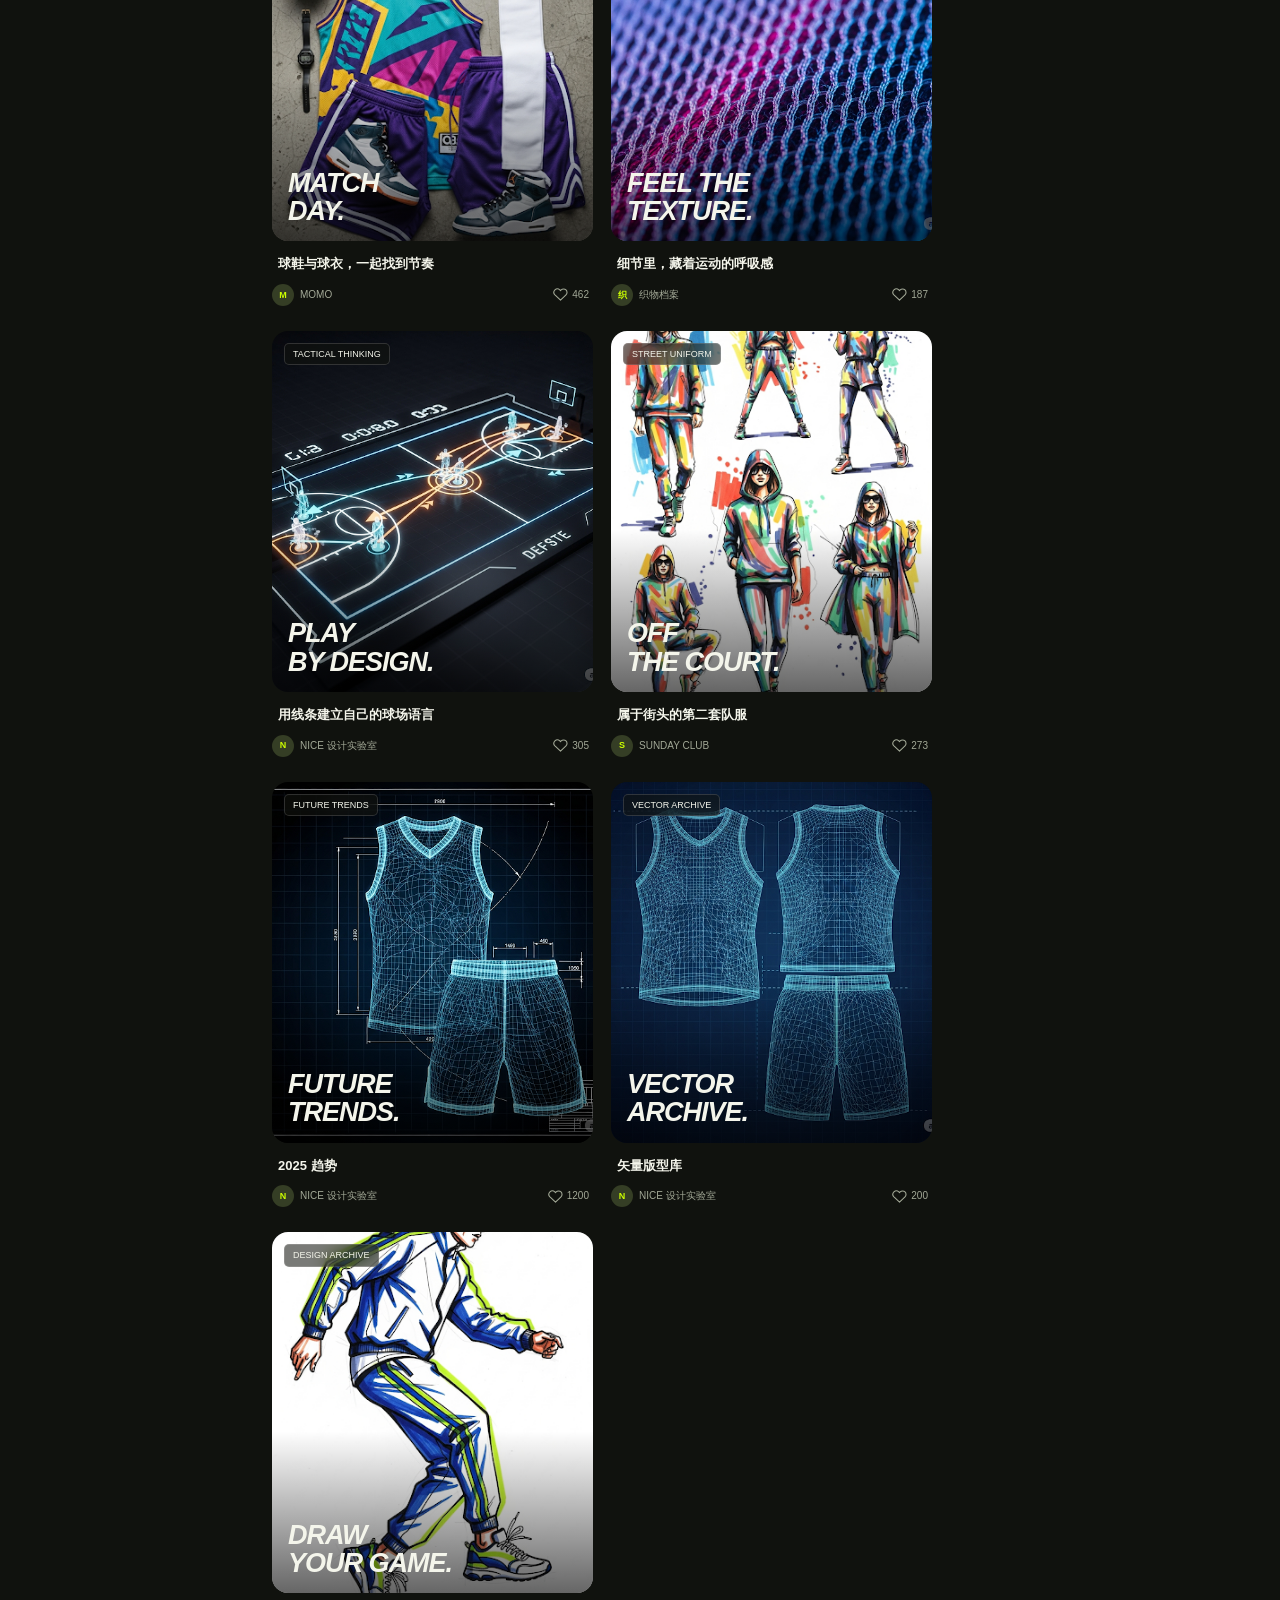
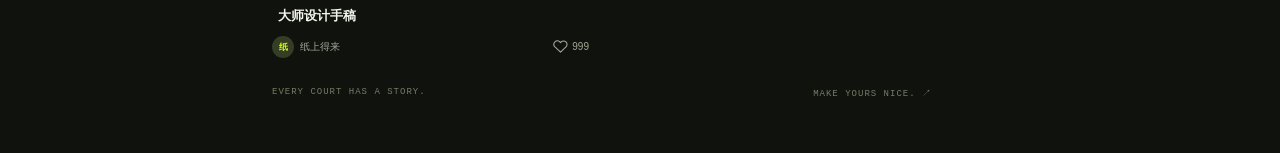
==== commit 484830fb: "Restore full desktop website alongside original mobile app with shared local data" ====
--- a/index.html
+++ b/index.html
@@ -1,6 +1,8 @@
 <!doctype html>
 <html lang="zh-CN"><head>
     <meta charset="utf-8">
+<script src="layout.js"></script>
+<script src="shared-data.js"></script>
     <meta content="width=device-width, initial-scale=1.0, viewport-fit=cover" name="viewport">
     <title>NICE BALL | 数字更衣室</title>
 <meta name="theme-color" content="#000000">
@@ -1030,7 +1032,11 @@
 
         // Init
         document.addEventListener('DOMContentLoaded', () => {
-            router.navigate('login');
+            const hashRoute=(location.hash.slice(2)||'').split('?')[0];
+            const map={home:'home',team:'collab',create:'creationMenu',templates:'templateList',editor:'templateDetail',assistant:'aiDesign',messages:'messages',chat:'messages',profile:'profile',orders:'profile',cart:'profile',settings:'profile',detail:'detail'};
+            const q=new URLSearchParams((location.hash.split('?')[1]||''));
+            const screen=map[hashRoute];
+            router.navigate(screen||'login',screen==='templateDetail'&&q.get('id')?{work:q.get('id')}:{});
         });
 
     </script>
